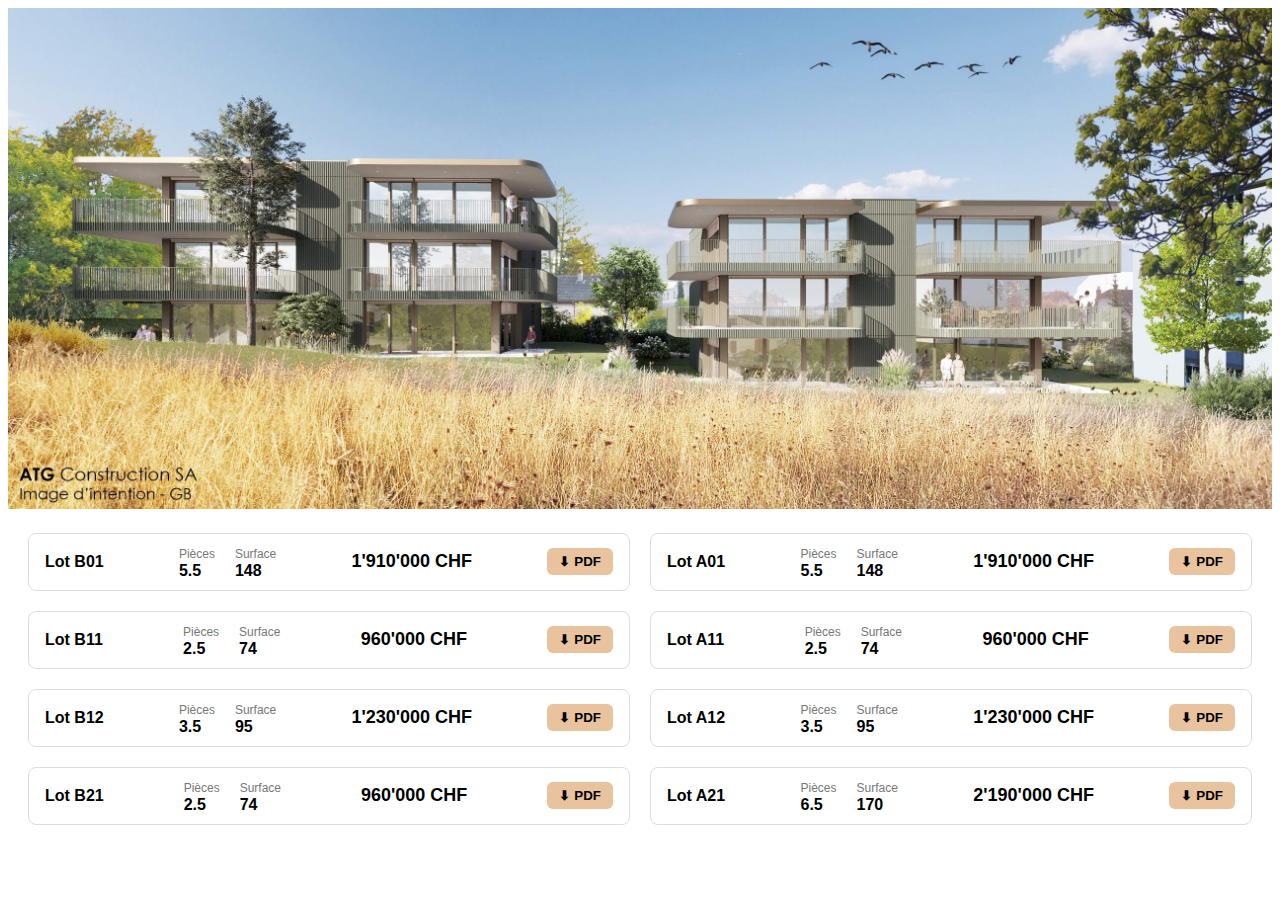
==== planer.html @ 552be64c "with image layout done" ====
<!DOCTYPE html>
<html lang="en">
<head>
  <meta charset="UTF-8">
  <meta name="viewport" content="width=device-width, initial-scale=1.0">
  <title>Planner</title>
  <link rel="stylesheet" href="assets/style.css">
</head>
<body>
  <main>

    <div class="planer-container">
      <div>
        <img src="assets/images/CHAMPS-scaled.jpg" class="plan-image" alt="Campus image">
      </div>
      <div class="property-list">
        
        <!-- Row 1 -->
        <div class="property-card">
          <div class="lot">Lot B01</div>
          <div class="info">
            <div><span class="label">Pièces</span><br><span class="value">5.5</span></div>
            <div><span class="label">Surface</span><br><span class="value">148</span></div>
          </div>
          <div class="price">1'910'000 CHF</div>
          <div class="pdf-button">
            <button><span class="icon">⬇</span> PDF</button>
          </div>
        </div>
        <div class="property-card">
          <div class="lot">Lot A01</div>
          <div class="info">
            <div><span class="label">Pièces</span><br><span class="value">5.5</span></div>
            <div><span class="label">Surface</span><br><span class="value">148</span></div>
          </div>
          <div class="price">1'910'000 CHF</div>
          <div class="pdf-button">
            <button><span class="icon">⬇</span> PDF</button>
          </div>
        </div>

        <!-- Row 2 -->
        <div class="property-card">
          <div class="lot">Lot B11</div>
          <div class="info">
            <div><span class="label">Pièces</span><br><span class="value">2.5</span></div>
            <div><span class="label">Surface</span><br><span class="value">74</span></div>
          </div>
          <div class="price">960'000 CHF</div>
          <div class="pdf-button">
            <button><span class="icon">⬇</span> PDF</button>
          </div>
        </div>
        <div class="property-card">
          <div class="lot">Lot A11</div>
          <div class="info">
            <div><span class="label">Pièces</span><br><span class="value">2.5</span></div>
            <div><span class="label">Surface</span><br><span class="value">74</span></div>
          </div>
          <div class="price">960'000 CHF</div>
          <div class="pdf-button">
            <button><span class="icon">⬇</span> PDF</button>
          </div>
        </div>

        <!-- Row 3 -->
        <div class="property-card">
          <div class="lot">Lot B12</div>
          <div class="info">
            <div><span class="label">Pièces</span><br><span class="value">3.5</span></div>
            <div><span class="label">Surface</span><br><span class="value">95</span></div>
          </div>
          <div class="price">1'230'000 CHF</div>
          <div class="pdf-button">
            <button><span class="icon">⬇</span> PDF</button>
          </div>
        </div>
        <div class="property-card">
          <div class="lot">Lot A12</div>
          <div class="info">
            <div><span class="label">Pièces</span><br><span class="value">3.5</span></div>
            <div><span class="label">Surface</span><br><span class="value">95</span></div>
          </div>
          <div class="price">1'230'000 CHF</div>
          <div class="pdf-button">
            <button><span class="icon">⬇</span> PDF</button>
          </div>
        </div>

        <!-- Row 4 -->
        <div class="property-card">
          <div class="lot">Lot B21</div>
          <div class="info">
            <div><span class="label">Pièces</span><br><span class="value">2.5</span></div>
            <div><span class="label">Surface</span><br><span class="value">74</span></div>
          </div>
          <div class="price">960'000 CHF</div>
          <div class="pdf-button">
            <button><span class="icon">⬇</span> PDF</button>
          </div>
        </div>
        <div class="property-card">
          <div class="lot">Lot A21</div>
          <div class="info">
            <div><span class="label">Pièces</span><br><span class="value">6.5</span></div>
            <div><span class="label">Surface</span><br><span class="value">170</span></div>
          </div>
          <div class="price">2'190'000 CHF</div>
          <div class="pdf-button">
            <button><span class="icon">⬇</span> PDF</button>
          </div>
        </div>


      </div>
    </div>

  </main>
</body>
</html>
---- assets/style.css ----
.planer-container img {
  width: 100%;
  height: auto;
}

.property-list {
  display: grid;
  grid-template-columns: 1fr 1fr;
  gap: 20px;
  padding: 20px;
}

.property-card {
  display: flex;
  align-items: center;
  flex-wrap: wrap;
  justify-content: space-between;
  border: 1px solid #ddd;
  border-radius: 8px;
  padding: 10px 16px;
  gap: 10px;
  font-family: sans-serif;
}

.lot {
  font-weight: bold;
}

.info {
  display: flex;
  gap: 20px;
}

.label {
  font-size: 12px;
  color: #777;
}

.value {
  font-weight: bold;
  font-size: 16px;
}

.price {
  font-weight: bold;
  font-size: 18px;
}

.pdf-button button {
  background-color: #e8c39e;
  border: none;
  padding: 6px 12px;
  border-radius: 6px;
  font-weight: bold;
  cursor: pointer;
  display: flex;
  align-items: center;
}

.pdf-button .icon {
  margin-right: 4px;
}

@media (max-width: 600px) {
  .property-list {
    gap: 10px;
    padding: 10px;
    grid-template-columns: 1fr;
  }
  
  .property-card {
    align-items: flex-start;
    max-width: 100%;
    padding: 10px;
    flex-wrap: wrap;
  }

  .info {
    gap: 10px;
  }

  .price {
    font-size: 16px;
  }

  .pdf-button button {
    width: 100%;
    justify-content: center;
  }
}
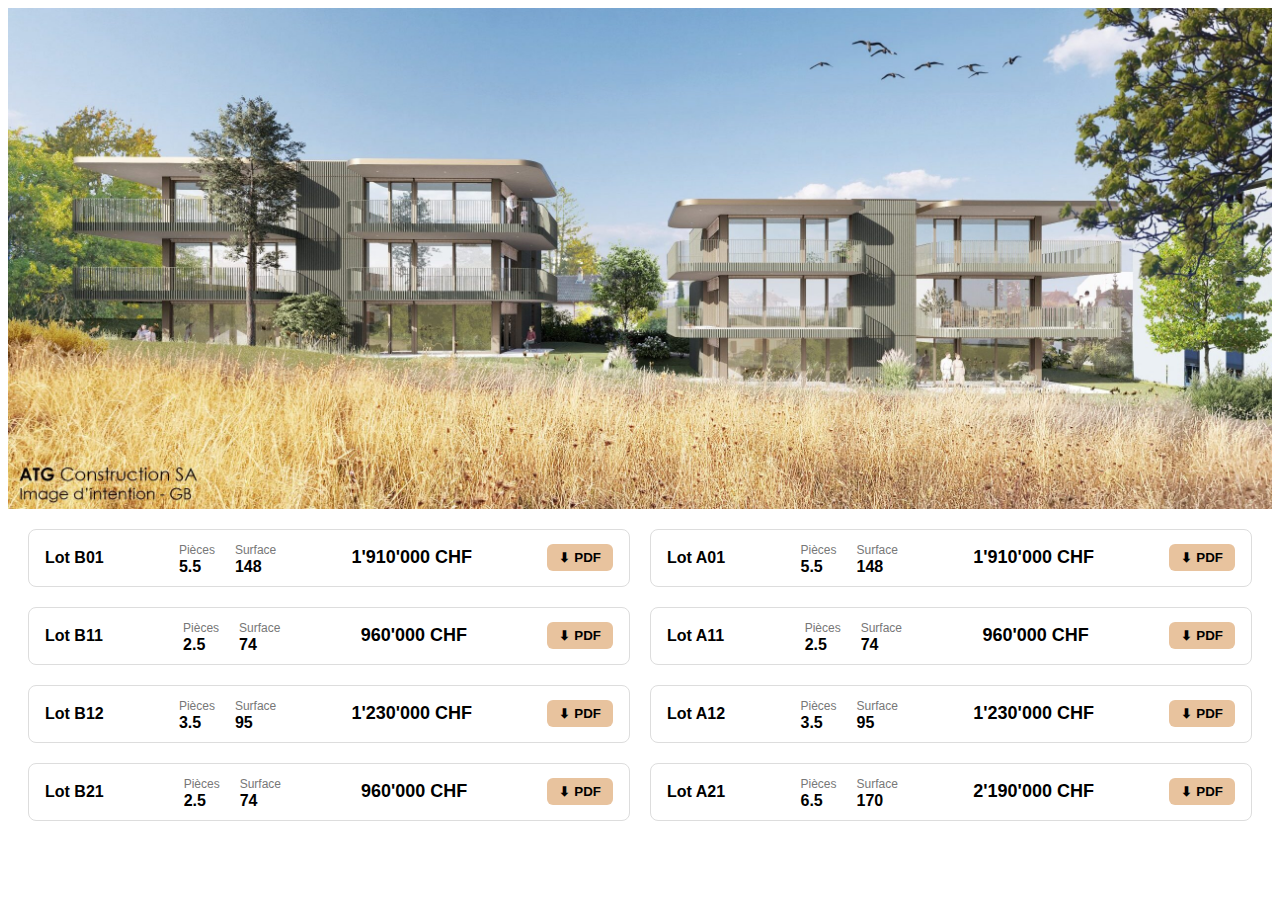
==== commit 34fd2b07: "feature added" ====
--- a/planer.html
+++ b/planer.html
@@ -10,9 +10,23 @@
   <main>
 
     <div class="planer-container">
-      <div>
-        <img src="assets/images/CHAMPS-scaled.jpg" class="plan-image" alt="Campus image">
+
+      <div class="planer-header">
+        <div class="map-container">
+          <!-- Your image with image map -->
+          <img src="assets/images/CHAMPS-scaled.jpg" usemap="#image-map" class="plan-image" alt="Campus image" />
+        
+          <div class="" data-title="Lot B11" data-clip="672,476,665,584,127,561,129,451,525,451"></div>
+          <div class="" data-title="Lot B01" data-clip="1106,600,1079,702,127,677,131,571,1004,589"></div>
+          <div class="" data-title="Lot B12" data-clip="692,461,1059,452,1108,485,1111,580,697,571"></div>
+          <div class="" data-title="Lot A01" data-clip="1364,389,1341,431,1335,549,2255,535,2257,391"></div>
+          <div class="" data-title="Lot A11" data-clip="1389,672,1730,665,1735,544,1339,553,1330,663"></div>
+          <div class="" data-title="Lot A12" data-clip="2253,668,2255,546,1839,544,1834,668"></div>
+          <div class="" data-title="Lot A21" data-clip="1396,758,2228,774,2097,749,2090,675,1398,675"></div>
+  
+        </div>
       </div>
+
       <div class="property-list">
         
         <!-- Row 1 -->
@@ -113,8 +127,101 @@
 
 
       </div>
+
     </div>
-
   </main>
+
+<script>
+  window.addEventListener('load', () => {
+    const img = document.querySelector('.plan-image');
+    const overlays = document.querySelectorAll('.map-container [data-title]');
+    const propertyCards = document.querySelectorAll('.property-card');
+    let selectedOverlay = null;
+    let selectedCard = null;
+
+    const naturalWidth = img.naturalWidth;
+    const naturalHeight = img.naturalHeight;
+
+    const updateOverlays = () => {
+      const currentWidth = img.clientWidth;
+      const currentHeight = img.clientHeight;
+
+      const scaleX = currentWidth / naturalWidth;
+      const scaleY = currentHeight / naturalHeight;
+
+      overlays.forEach(overlay => {
+        const coords = overlay.dataset.clip.split(',').map(Number);
+        const points = [];
+
+        for (let i = 0; i < coords.length; i += 2) {
+          const x = coords[i] * scaleX;
+          const y = coords[i + 1] * scaleY;
+          points.push(`${x}px ${y}px`);
+        }
+
+        overlay.style.clipPath = `polygon(${points.join(',')})`;
+      });
+    };
+
+    updateOverlays();
+    window.addEventListener('resize', updateOverlays);
+
+    propertyCards.forEach(card => {
+      const lot = card.querySelector('.lot');
+      const lotText = lot?.innerText.trim();
+
+      if (!lotText) return;
+
+      const matchedOverlay = Array.from(overlays).find(
+        overlay => overlay.dataset.title === lotText
+      );
+
+      if (!matchedOverlay) return;
+
+      card.addEventListener('mouseover', () => {
+        if (matchedOverlay !== selectedOverlay) {
+          matchedOverlay.classList.add('overlay');
+        }
+      });
+
+      card.addEventListener('mouseout', () => {
+        if (matchedOverlay !== selectedOverlay) {
+          matchedOverlay.classList.remove('overlay');
+        }
+      });
+
+      card.addEventListener('click', (event) => {
+        event.stopPropagation();
+        if (selectedOverlay && selectedOverlay !== matchedOverlay) {
+          selectedOverlay.classList.remove('overlay');
+        }
+
+        selectedOverlay = matchedOverlay;
+        matchedOverlay.classList.add('overlay');
+        
+        card.classList.add('selected');
+        selectedCard = card;
+        propertyCards.forEach(otherCard => {
+          if (otherCard !== card) {
+            otherCard.classList.remove('selected');
+          }
+        });
+
+      });
+    });
+
+    document.addEventListener('click', () => {
+      if (selectedOverlay) {
+        selectedOverlay.classList.remove('overlay');
+        selectedOverlay = null;
+      }
+      if (selectedCard) {
+        selectedCard.classList.remove('selected');
+        selectedCard = null;
+      }
+    });
+  });
+</script>
+
 </body>
 </html>--- a/assets/style.css
+++ b/assets/style.css
@@ -1,8 +1,3 @@
-.planer-container img {
-  width: 100%;
-  height: auto;
-}
-
 .property-list {
   display: grid;
   grid-template-columns: 1fr 1fr;
@@ -20,6 +15,11 @@
   padding: 10px 16px;
   gap: 10px;
   font-family: sans-serif;
+  cursor: pointer;
+}
+
+.property-card.selected {
+  border: 1px solid #cca75b;
 }
 
 .lot {
@@ -52,7 +52,7 @@
   padding: 6px 12px;
   border-radius: 6px;
   font-weight: bold;
-  cursor: pointer;
+  cursor: default;
   display: flex;
   align-items: center;
 }
@@ -61,7 +61,61 @@
   margin-right: 4px;
 }
 
+/* map */
+/* Container holding the image and map */
+.map-container {
+  position: relative;
+  width: 100%;
+  height: auto;
+}
+
+.map-container img {
+  width: 100%;
+  height: auto;
+  display: block;
+}
+
+.overlay {
+  position: absolute;
+  top: 0;
+  left: 0;
+  width: 100%;
+  height: 100%;
+  cursor: pointer;
+  /* background-color: #cca75ba3; */
+}
+
+.overlay {
+  background-color: transparent;
+}
+
+.overlay.overlay {
+  background-color: #cca75ba3; /* your active highlight */
+}
+
+.overlay::after {
+  content: attr(data-title);
+  position: absolute;
+  top: 10px;
+  left: 10px;
+  background-color: rgba(0, 0, 0, 0.6);
+  color: #fff;
+  font-size: 14px;
+  padding: 4px 8px;
+  border-radius: 4px;
+  display: none;
+}
+
+.overlay:hover::after {
+  display: block;
+}
+
 @media (max-width: 600px) {
+  .planer-header {
+    position: sticky;
+    top: 0;
+  }
+
   .property-list {
     gap: 10px;
     padding: 10px;
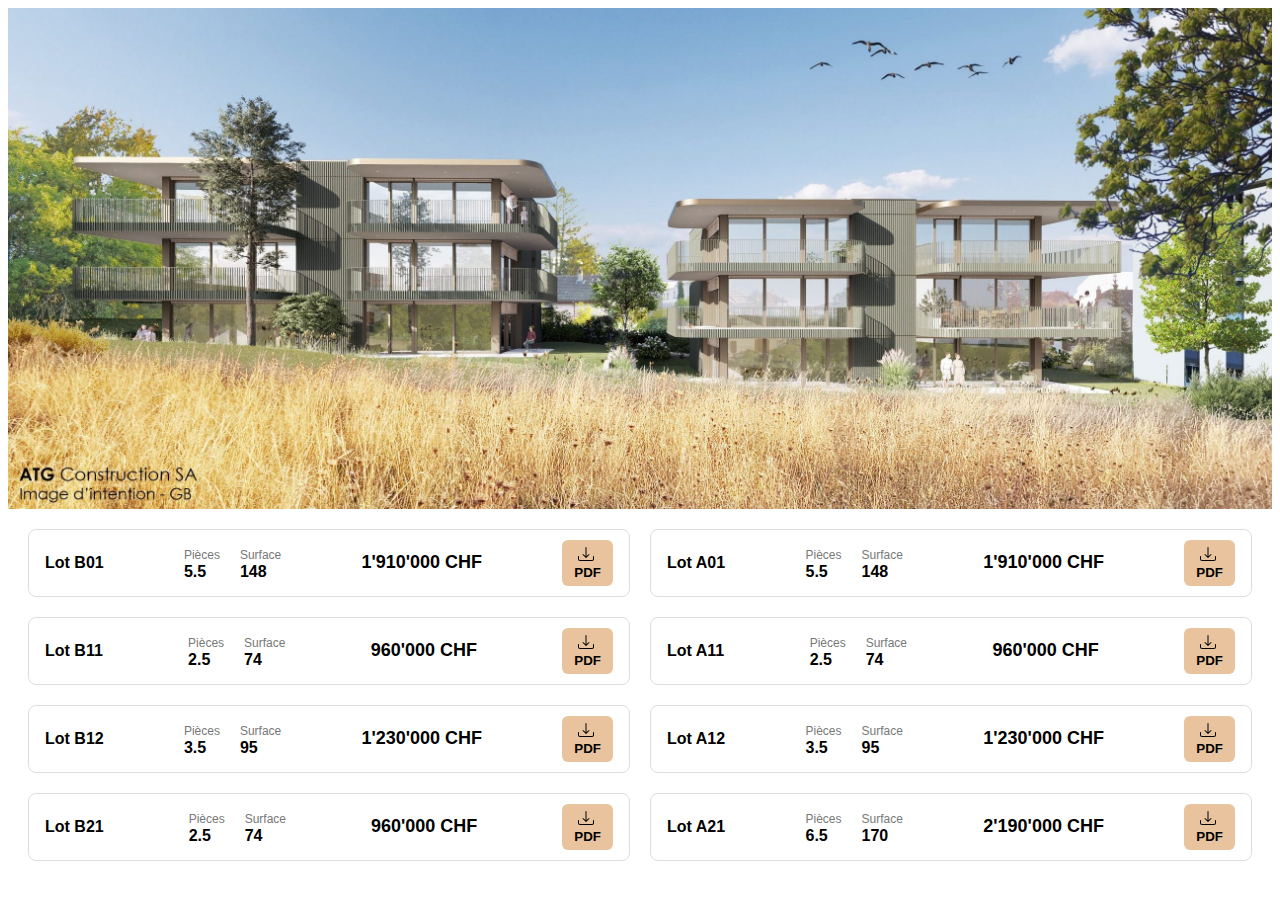
==== commit 2736b153: "icon changed and pdf link added" ====
--- a/planer.html
+++ b/planer.html
@@ -37,9 +37,21 @@
             <div><span class="label">Surface</span><br><span class="value">148</span></div>
           </div>
           <div class="price">1'910'000 CHF</div>
-          <div class="pdf-button">
-            <button><span class="icon">⬇</span> PDF</button>
-          </div>
+          
+          <div class="pdf-button">
+            <a href="" target="_blank">
+              <button>
+                <span class="icon">
+                  <svg xmlns="http://www.w3.org/2000/svg" width="16" height="16" fill="currentColor" class="bi bi-download" viewBox="0 0 16 16">
+                    <path d="M.5 9.9a.5.5 0 0 1 .5.5v2.5a1 1 0 0 0 1 1h12a1 1 0 0 0 1-1v-2.5a.5.5 0 0 1 1 0v2.5a2 2 0 0 1-2 2H2a2 2 0 0 1-2-2v-2.5a.5.5 0 0 1 .5-.5"/>
+                    <path d="M7.646 11.854a.5.5 0 0 0 .708 0l3-3a.5.5 0 0 0-.708-.708L8.5 10.293V1.5a.5.5 0 0 0-1 0v8.793L5.354 8.146a.5.5 0 1 0-.708.708z"/>
+                  </svg>
+                </span> 
+                PDF
+              </button>
+            </a>
+          </div>
+
         </div>
         <div class="property-card">
           <div class="lot">Lot A01</div>
@@ -49,7 +61,17 @@
           </div>
           <div class="price">1'910'000 CHF</div>
           <div class="pdf-button">
-            <button><span class="icon">⬇</span> PDF</button>
+            <a href="https://www.morges-radians.ch/wp-content/uploads/2025/04/A01.pdf" target="_blank">
+              <button>
+                <span class="icon">
+                  <svg xmlns="http://www.w3.org/2000/svg" width="16" height="16" fill="currentColor" class="bi bi-download" viewBox="0 0 16 16">
+                    <path d="M.5 9.9a.5.5 0 0 1 .5.5v2.5a1 1 0 0 0 1 1h12a1 1 0 0 0 1-1v-2.5a.5.5 0 0 1 1 0v2.5a2 2 0 0 1-2 2H2a2 2 0 0 1-2-2v-2.5a.5.5 0 0 1 .5-.5"/>
+                    <path d="M7.646 11.854a.5.5 0 0 0 .708 0l3-3a.5.5 0 0 0-.708-.708L8.5 10.293V1.5a.5.5 0 0 0-1 0v8.793L5.354 8.146a.5.5 0 1 0-.708.708z"/>
+                  </svg>
+                </span> 
+                PDF
+              </button>
+            </a>
           </div>
         </div>
 
@@ -62,7 +84,17 @@
           </div>
           <div class="price">960'000 CHF</div>
           <div class="pdf-button">
-            <button><span class="icon">⬇</span> PDF</button>
+            <a href="https://www.morges-radians.ch/wp-content/uploads/2025/04/B11.pdf" target="_blank">
+              <button>
+                <span class="icon">
+                  <svg xmlns="http://www.w3.org/2000/svg" width="16" height="16" fill="currentColor" class="bi bi-download" viewBox="0 0 16 16">
+                    <path d="M.5 9.9a.5.5 0 0 1 .5.5v2.5a1 1 0 0 0 1 1h12a1 1 0 0 0 1-1v-2.5a.5.5 0 0 1 1 0v2.5a2 2 0 0 1-2 2H2a2 2 0 0 1-2-2v-2.5a.5.5 0 0 1 .5-.5"/>
+                    <path d="M7.646 11.854a.5.5 0 0 0 .708 0l3-3a.5.5 0 0 0-.708-.708L8.5 10.293V1.5a.5.5 0 0 0-1 0v8.793L5.354 8.146a.5.5 0 1 0-.708.708z"/>
+                  </svg>
+                </span> 
+                PDF
+              </button>
+            </a>
           </div>
         </div>
         <div class="property-card">
@@ -73,7 +105,17 @@
           </div>
           <div class="price">960'000 CHF</div>
           <div class="pdf-button">
-            <button><span class="icon">⬇</span> PDF</button>
+            <a href="https://www.morges-radians.ch/wp-content/uploads/2025/04/A11.pdf" target="_blank">
+              <button>
+                <span class="icon">
+                  <svg xmlns="http://www.w3.org/2000/svg" width="16" height="16" fill="currentColor" class="bi bi-download" viewBox="0 0 16 16">
+                    <path d="M.5 9.9a.5.5 0 0 1 .5.5v2.5a1 1 0 0 0 1 1h12a1 1 0 0 0 1-1v-2.5a.5.5 0 0 1 1 0v2.5a2 2 0 0 1-2 2H2a2 2 0 0 1-2-2v-2.5a.5.5 0 0 1 .5-.5"/>
+                    <path d="M7.646 11.854a.5.5 0 0 0 .708 0l3-3a.5.5 0 0 0-.708-.708L8.5 10.293V1.5a.5.5 0 0 0-1 0v8.793L5.354 8.146a.5.5 0 1 0-.708.708z"/>
+                  </svg>
+                </span> 
+                PDF
+              </button>
+            </a>
           </div>
         </div>
 
@@ -86,7 +128,17 @@
           </div>
           <div class="price">1'230'000 CHF</div>
           <div class="pdf-button">
-            <button><span class="icon">⬇</span> PDF</button>
+            <a href="" target="_blank">
+              <button>
+                <span class="icon">
+                  <svg xmlns="http://www.w3.org/2000/svg" width="16" height="16" fill="currentColor" class="bi bi-download" viewBox="0 0 16 16">
+                    <path d="M.5 9.9a.5.5 0 0 1 .5.5v2.5a1 1 0 0 0 1 1h12a1 1 0 0 0 1-1v-2.5a.5.5 0 0 1 1 0v2.5a2 2 0 0 1-2 2H2a2 2 0 0 1-2-2v-2.5a.5.5 0 0 1 .5-.5"/>
+                    <path d="M7.646 11.854a.5.5 0 0 0 .708 0l3-3a.5.5 0 0 0-.708-.708L8.5 10.293V1.5a.5.5 0 0 0-1 0v8.793L5.354 8.146a.5.5 0 1 0-.708.708z"/>
+                  </svg>
+                </span> 
+                PDF
+              </button>
+            </a>
           </div>
         </div>
         <div class="property-card">
@@ -97,7 +149,17 @@
           </div>
           <div class="price">1'230'000 CHF</div>
           <div class="pdf-button">
-            <button><span class="icon">⬇</span> PDF</button>
+            <a href="" target="_blank">
+              <button>
+                <span class="icon">
+                  <svg xmlns="http://www.w3.org/2000/svg" width="16" height="16" fill="currentColor" class="bi bi-download" viewBox="0 0 16 16">
+                    <path d="M.5 9.9a.5.5 0 0 1 .5.5v2.5a1 1 0 0 0 1 1h12a1 1 0 0 0 1-1v-2.5a.5.5 0 0 1 1 0v2.5a2 2 0 0 1-2 2H2a2 2 0 0 1-2-2v-2.5a.5.5 0 0 1 .5-.5"/>
+                    <path d="M7.646 11.854a.5.5 0 0 0 .708 0l3-3a.5.5 0 0 0-.708-.708L8.5 10.293V1.5a.5.5 0 0 0-1 0v8.793L5.354 8.146a.5.5 0 1 0-.708.708z"/>
+                  </svg>
+                </span> 
+                PDF
+              </button>
+            </a>
           </div>
         </div>
 
@@ -110,7 +172,17 @@
           </div>
           <div class="price">960'000 CHF</div>
           <div class="pdf-button">
-            <button><span class="icon">⬇</span> PDF</button>
+            <a href="" target="_blank">
+              <button>
+                <span class="icon">
+                  <svg xmlns="http://www.w3.org/2000/svg" width="16" height="16" fill="currentColor" class="bi bi-download" viewBox="0 0 16 16">
+                    <path d="M.5 9.9a.5.5 0 0 1 .5.5v2.5a1 1 0 0 0 1 1h12a1 1 0 0 0 1-1v-2.5a.5.5 0 0 1 1 0v2.5a2 2 0 0 1-2 2H2a2 2 0 0 1-2-2v-2.5a.5.5 0 0 1 .5-.5"/>
+                    <path d="M7.646 11.854a.5.5 0 0 0 .708 0l3-3a.5.5 0 0 0-.708-.708L8.5 10.293V1.5a.5.5 0 0 0-1 0v8.793L5.354 8.146a.5.5 0 1 0-.708.708z"/>
+                  </svg>
+                </span> 
+                PDF
+              </button>
+            </a>
           </div>
         </div>
         <div class="property-card">
@@ -121,11 +193,19 @@
           </div>
           <div class="price">2'190'000 CHF</div>
           <div class="pdf-button">
-            <button><span class="icon">⬇</span> PDF</button>
-          </div>
-        </div>
-
-
+            <a href="https://www.morges-radians.ch/wp-content/uploads/2025/04/A21.pdf" target="_blank">
+              <button>
+                <span class="icon">
+                  <svg xmlns="http://www.w3.org/2000/svg" width="16" height="16" fill="currentColor" class="bi bi-download" viewBox="0 0 16 16">
+                    <path d="M.5 9.9a.5.5 0 0 1 .5.5v2.5a1 1 0 0 0 1 1h12a1 1 0 0 0 1-1v-2.5a.5.5 0 0 1 1 0v2.5a2 2 0 0 1-2 2H2a2 2 0 0 1-2-2v-2.5a.5.5 0 0 1 .5-.5"/>
+                    <path d="M7.646 11.854a.5.5 0 0 0 .708 0l3-3a.5.5 0 0 0-.708-.708L8.5 10.293V1.5a.5.5 0 0 0-1 0v8.793L5.354 8.146a.5.5 0 1 0-.708.708z"/>
+                  </svg>
+                </span> 
+                PDF
+              </button>
+            </a>
+          </div>
+        </div>
       </div>
 
     </div>
--- a/assets/style.css
+++ b/assets/style.css
@@ -46,6 +46,10 @@
   font-size: 18px;
 }
 
+.pdf-button a {
+  text-decoration: none;
+}
+
 .pdf-button button {
   background-color: #e8c39e;
   border: none;
@@ -55,6 +59,7 @@
   cursor: default;
   display: flex;
   align-items: center;
+  flex-direction: column;
 }
 
 .pdf-button .icon {
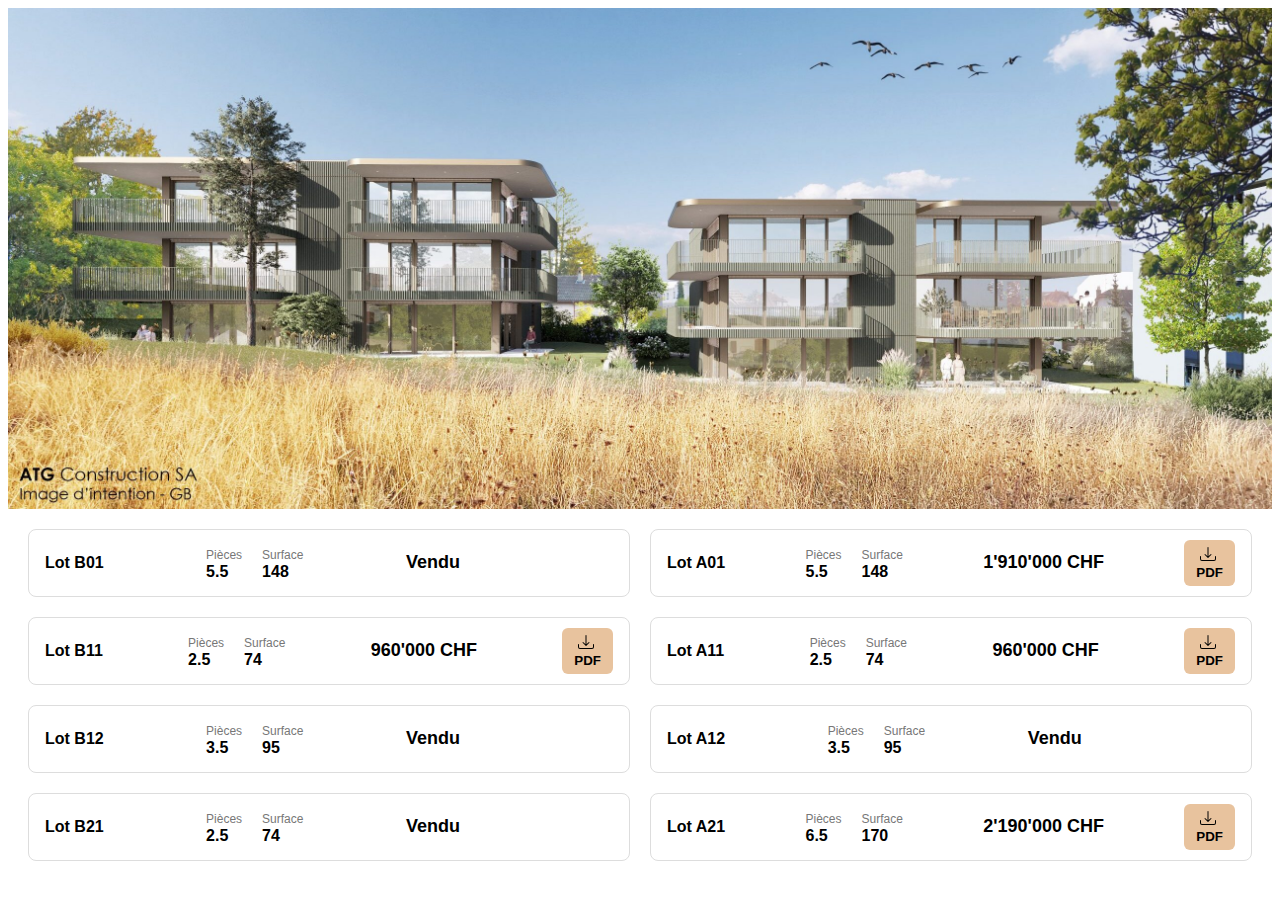
==== commit 758816ed: "remove empty doewnload button" ====
--- a/planer.html
+++ b/planer.html
@@ -36,9 +36,9 @@
             <div><span class="label">Pièces</span><br><span class="value">5.5</span></div>
             <div><span class="label">Surface</span><br><span class="value">148</span></div>
           </div>
-          <div class="price">1'910'000 CHF</div>
+          <div class="price">Vendu</div>
           
-          <div class="pdf-button">
+          <div class="pdf-button" style="visibility: hidden;">
             <a href="" target="_blank">
               <button>
                 <span class="icon">
@@ -126,8 +126,8 @@
             <div><span class="label">Pièces</span><br><span class="value">3.5</span></div>
             <div><span class="label">Surface</span><br><span class="value">95</span></div>
           </div>
-          <div class="price">1'230'000 CHF</div>
-          <div class="pdf-button">
+          <div class="price">Vendu</div>
+          <div class="pdf-button" style="visibility: hidden;">
             <a href="" target="_blank">
               <button>
                 <span class="icon">
@@ -147,8 +147,8 @@
             <div><span class="label">Pièces</span><br><span class="value">3.5</span></div>
             <div><span class="label">Surface</span><br><span class="value">95</span></div>
           </div>
-          <div class="price">1'230'000 CHF</div>
-          <div class="pdf-button">
+          <div class="price">Vendu</div>
+          <div class="pdf-button" style="visibility: hidden;">
             <a href="" target="_blank">
               <button>
                 <span class="icon">
@@ -170,8 +170,8 @@
             <div><span class="label">Pièces</span><br><span class="value">2.5</span></div>
             <div><span class="label">Surface</span><br><span class="value">74</span></div>
           </div>
-          <div class="price">960'000 CHF</div>
-          <div class="pdf-button">
+          <div class="price">Vendu</div>
+          <div class="pdf-button" style="visibility: hidden;">
             <a href="" target="_blank">
               <button>
                 <span class="icon">
--- a/assets/style.css
+++ b/assets/style.css
@@ -15,7 +15,7 @@
   padding: 10px 16px;
   gap: 10px;
   font-family: sans-serif;
-  cursor: pointer;
+  cursor: default;
 }
 
 .property-card.selected {
@@ -56,7 +56,7 @@
   padding: 6px 12px;
   border-radius: 6px;
   font-weight: bold;
-  cursor: default;
+  cursor: pointer;
   display: flex;
   align-items: center;
   flex-direction: column;
